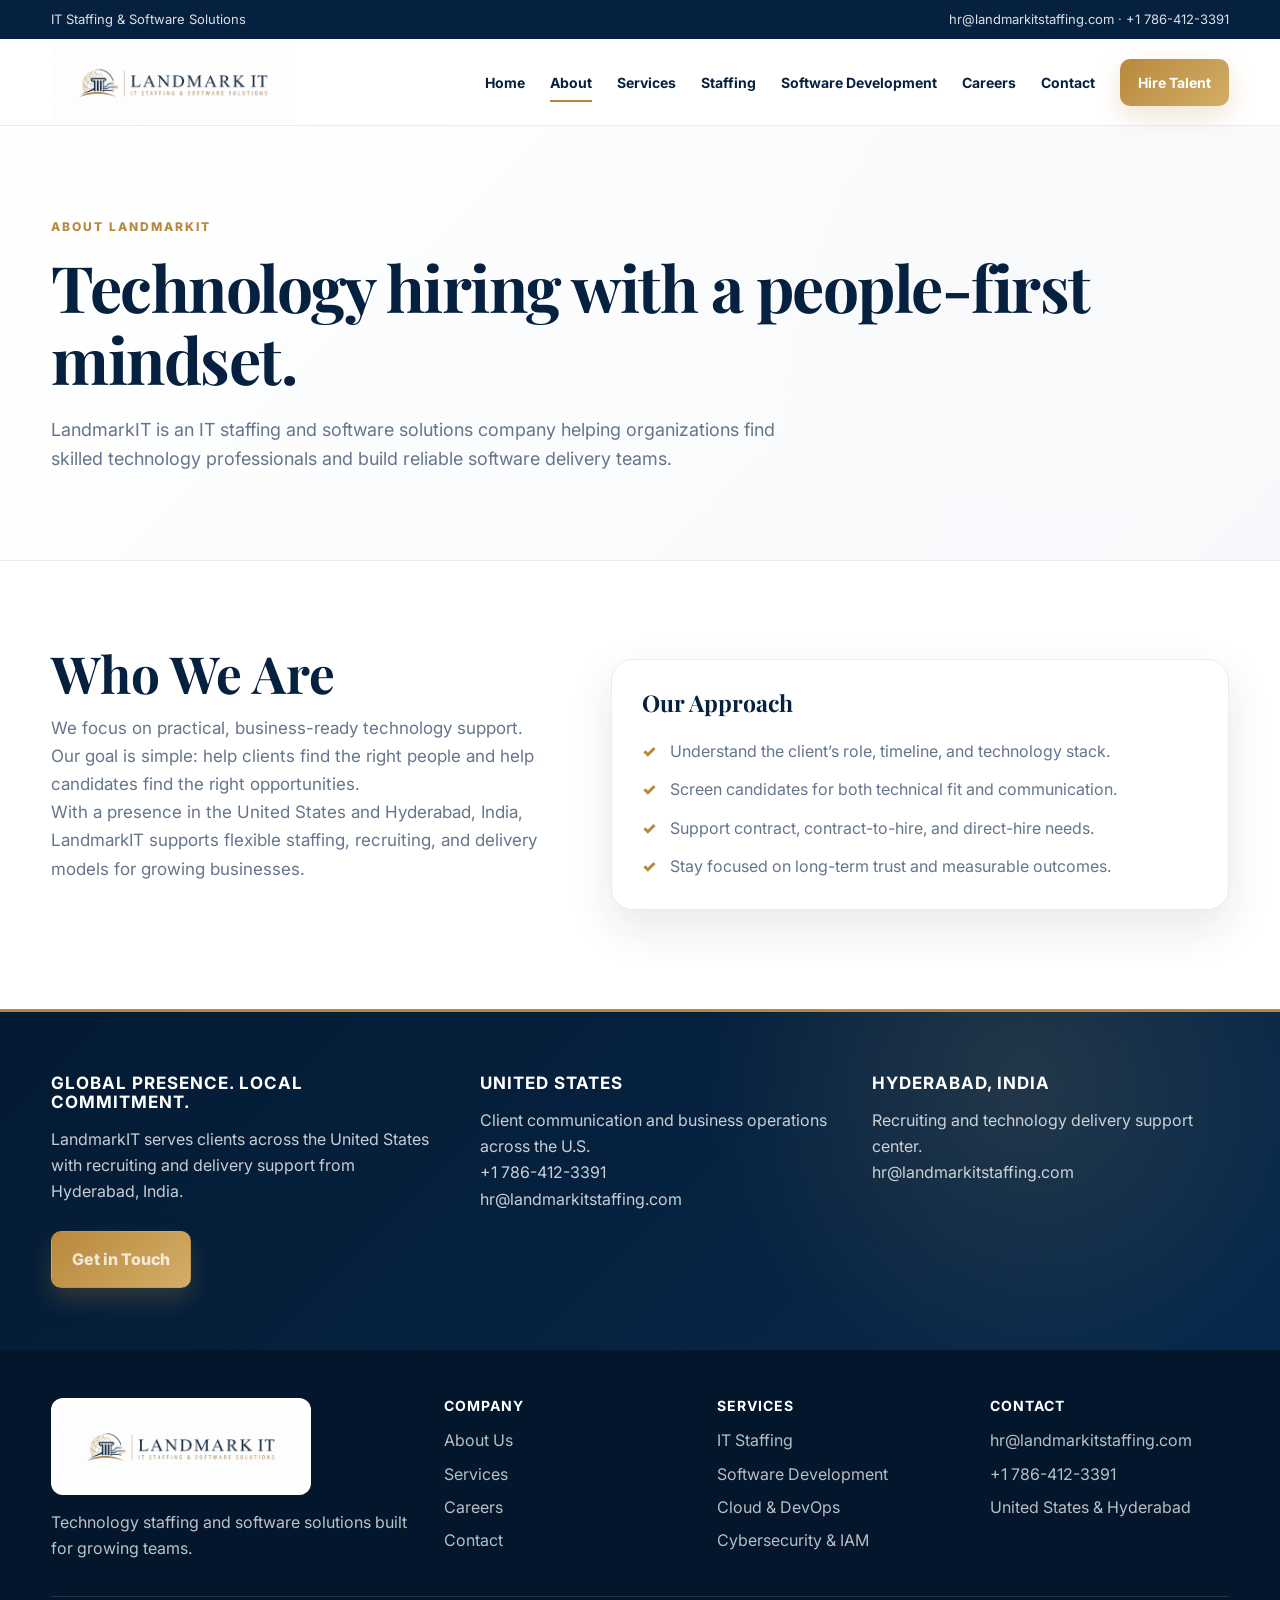
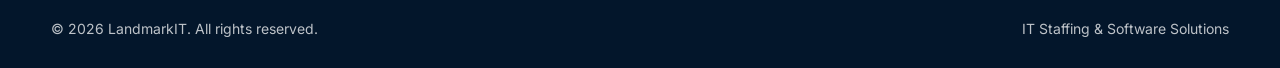
==== about.html @ 5d5d70b8 "Initial LandmarkIT website" ====
<!DOCTYPE html>
<html lang="en">
<head>
  <meta charset="UTF-8">
  <meta name="viewport" content="width=device-width, initial-scale=1.0">
  <title>About LandmarkIT | IT Staffing & Software Solutions</title>
  <meta name="description" content="Learn about LandmarkIT and our IT staffing and software solutions approach.">
  <link rel="preconnect" href="https://fonts.googleapis.com">
  <link rel="preconnect" href="https://fonts.gstatic.com" crossorigin>
  <link href="https://fonts.googleapis.com/css2?family=Inter:wght@400;500;600;700;800;900&family=Playfair+Display:wght@600;700;800&display=swap" rel="stylesheet">
  <link rel="stylesheet" href="assets/css/styles.css">
</head>
<body>

<div class="topbar">
  <div class="container">
    <span>IT Staffing & Software Solutions</span>
    <span><a href="mailto:hr@landmarkitstaffing.com">hr@landmarkitstaffing.com</a> · <a href="tel:+17864123391">+1 786-412-3391</a></span>
  </div>
</div>
<header class="header">
  <div class="container nav">
    <a href="index.html" class="logo" aria-label="LandmarkIT home">
      <img src="assets/img/landmarkit-logo.png" alt="LandmarkIT logo">
    </a>
    <button class="menu-toggle" aria-label="Open menu" aria-expanded="false">☰</button>
    <nav class="nav-links">
      <a href="index.html" class="">Home</a>
      <a href="about.html" class="active">About</a>
      <a href="services.html" class="">Services</a>
      <a href="staffing.html" class="">Staffing</a>
      <a href="software-development.html" class="">Software Development</a>
      <a href="careers.html" class="">Careers</a>
      <a href="contact.html" class="">Contact</a>
      <a href="contact.html" class="nav-cta">Hire Talent</a>
    </nav>
  </div>
</header>


<main>
  <section class="page-hero">
    <div class="container">
      <span class="eyebrow">About LandmarkIT</span>
      <h1>Technology hiring with a people-first mindset.</h1>
      <p>LandmarkIT is an IT staffing and software solutions company helping organizations find skilled technology professionals and build reliable software delivery teams.</p>
    </div>
  </section>
  <section class="section">
    <div class="container split">
      <div class="section-head left">
        <h2>Who We Are</h2>
        <p>We focus on practical, business-ready technology support. Our goal is simple: help clients find the right people and help candidates find the right opportunities.</p>
        <p>With a presence in the United States and Hyderabad, India, LandmarkIT supports flexible staffing, recruiting, and delivery models for growing businesses.</p>
      </div>
      <div class="card">
        <h3>Our Approach</h3>
        <ul class="list">
          <li>Understand the client’s role, timeline, and technology stack.</li>
          <li>Screen candidates for both technical fit and communication.</li>
          <li>Support contract, contract-to-hire, and direct-hire needs.</li>
          <li>Stay focused on long-term trust and measurable outcomes.</li>
        </ul>
      </div>
    </div>
  </section>
</main>


<section class="location-band">
  <div class="container location-grid">
    <div>
      <h3>Global Presence. Local Commitment.</h3>
      <p>LandmarkIT serves clients across the United States with recruiting and delivery support from Hyderabad, India.</p>
      <br>
      <a class="btn btn-gold" href="contact.html">Get in Touch</a>
    </div>
    <div>
      <h3>United States</h3>
      <p>Client communication and business operations across the U.S.</p>
      <p><a href="tel:+17864123391">+1 786-412-3391</a></p>
      <p><a href="mailto:hr@landmarkitstaffing.com">hr@landmarkitstaffing.com</a></p>
    </div>
    <div>
      <h3>Hyderabad, India</h3>
      <p>Recruiting and technology delivery support center.</p>
      <p><a href="mailto:hr@landmarkitstaffing.com">hr@landmarkitstaffing.com</a></p>
    </div>
  </div>
</section>

<footer class="footer">
  <div class="container footer-grid">
    <div class="footer-logo">
      <img src="assets/img/landmarkit-logo.png" alt="LandmarkIT logo">
      <p>Technology staffing and software solutions built for growing teams.</p>
    </div>
    <div>
      <h4>Company</h4>
      <a href="about.html">About Us</a>
      <a href="services.html">Services</a>
      <a href="careers.html">Careers</a>
      <a href="contact.html">Contact</a>
    </div>
    <div>
      <h4>Services</h4>
      <a href="staffing.html">IT Staffing</a>
      <a href="software-development.html">Software Development</a>
      <a href="services.html">Cloud & DevOps</a>
      <a href="services.html">Cybersecurity & IAM</a>
    </div>
    <div>
      <h4>Contact</h4>
      <a href="mailto:hr@landmarkitstaffing.com">hr@landmarkitstaffing.com</a>
      <a href="tel:+17864123391">+1 786-412-3391</a>
      <a href="contact.html">United States & Hyderabad</a>
    </div>
  </div>
  <div class="container footer-bottom">
    <p>© 2026 LandmarkIT. All rights reserved.</p>
    <p>IT Staffing & Software Solutions</p>
  </div>
</footer>
<script src="assets/js/main.js"></script>

</body>
</html>
---- assets/css/styles.css ----
:root {
  --navy: #06213f;
  --navy-2: #0a315a;
  --navy-3: #123f6d;
  --gold: #b8893d;
  --gold-2: #d3ad67;
  --ink: #10233f;
  --muted: #65758b;
  --line: #e8edf4;
  --soft: #f6f8fb;
  --white: #ffffff;
  --shadow: 0 18px 45px rgba(6, 33, 63, 0.10);
  --radius: 22px;
}

* {
  box-sizing: border-box;
  margin: 0;
  padding: 0;
}

html {
  scroll-behavior: smooth;
}

body {
  font-family: "Inter", Arial, sans-serif;
  color: var(--ink);
  background: var(--white);
  line-height: 1.65;
}

img {
  max-width: 100%;
  display: block;
}

a {
  color: inherit;
  text-decoration: none;
}

.container {
  width: min(1180px, 92%);
  margin: 0 auto;
}

.topbar {
  background: var(--navy);
  color: rgba(255, 255, 255, 0.86);
  font-size: 13px;
  padding: 9px 0;
}

.topbar .container {
  display: flex;
  justify-content: space-between;
  gap: 16px;
  flex-wrap: wrap;
}

.header {
  position: sticky;
  top: 0;
  z-index: 1000;
  background: rgba(255, 255, 255, 0.96);
  backdrop-filter: blur(14px);
  border-bottom: 1px solid var(--line);
}

.nav {
  min-height: 86px;
  display: flex;
  align-items: center;
  justify-content: space-between;
  gap: 26px;
}

.logo {
  display: flex;
  align-items: center;
  gap: 12px;
}

.logo img {
  width: 245px;
  height: auto;
}

.nav-links {
  display: flex;
  align-items: center;
  gap: 25px;
  font-size: 14px;
  font-weight: 700;
  color: var(--navy);
}

.nav-links a {
  position: relative;
  padding: 30px 0;
}

.nav-links a.active::after,
.nav-links a:hover::after {
  content: "";
  position: absolute;
  left: 0;
  right: 0;
  bottom: 22px;
  height: 2px;
  background: var(--gold);
}

.nav-cta {
  padding: 12px 18px !important;
  border-radius: 10px;
  background: linear-gradient(135deg, var(--gold), var(--gold-2));
  color: #fff !important;
  box-shadow: 0 10px 24px rgba(184, 137, 61, 0.22);
}

.nav-cta::after {
  display: none !important;
}

.menu-toggle {
  display: none;
  border: 1px solid var(--line);
  background: #fff;
  color: var(--navy);
  padding: 10px 12px;
  border-radius: 10px;
  font-size: 22px;
}

.hero {
  position: relative;
  overflow: hidden;
  background:
    linear-gradient(90deg, rgba(255,255,255,0.98) 0%, rgba(255,255,255,0.9) 45%, rgba(255,255,255,0.56) 100%),
    radial-gradient(circle at 84% 25%, rgba(184,137,61,0.18), transparent 28%),
    linear-gradient(135deg, #f8fafc, #edf3f9);
  border-bottom: 1px solid var(--line);
}

.hero::after {
  content: "";
  position: absolute;
  inset: 0;
  background-image:
    linear-gradient(rgba(6,33,63,0.05) 1px, transparent 1px),
    linear-gradient(90deg, rgba(6,33,63,0.05) 1px, transparent 1px);
  background-size: 58px 58px;
  mask-image: linear-gradient(90deg, transparent 0%, black 52%, black 100%);
  pointer-events: none;
}

.hero-grid {
  position: relative;
  z-index: 2;
  min-height: 600px;
  display: grid;
  grid-template-columns: 1fr 1fr;
  gap: 48px;
  align-items: center;
}

.eyebrow {
  display: inline-block;
  color: var(--gold);
  font-weight: 800;
  letter-spacing: 2px;
  text-transform: uppercase;
  font-size: 12px;
  margin-bottom: 14px;
}

h1, h2, h3, h4 {
  font-family: "Playfair Display", Georgia, serif;
  color: var(--navy);
  line-height: 1.12;
}

h1 {
  font-size: clamp(45px, 6vw, 76px);
  letter-spacing: -1.5px;
  margin-bottom: 20px;
}

.hero p {
  max-width: 620px;
  color: var(--muted);
  font-size: 18px;
  margin-bottom: 30px;
}

.hero-actions {
  display: flex;
  gap: 14px;
  flex-wrap: wrap;
}

.btn {
  display: inline-flex;
  align-items: center;
  justify-content: center;
  gap: 9px;
  border-radius: 10px;
  padding: 14px 20px;
  font-weight: 800;
  transition: transform 0.2s ease, box-shadow 0.2s ease;
  border: 1px solid transparent;
}

.btn:hover {
  transform: translateY(-2px);
}

.btn-gold {
  color: white;
  background: linear-gradient(135deg, var(--gold), var(--gold-2));
  box-shadow: 0 12px 24px rgba(184, 137, 61, 0.24);
}

.btn-outline {
  color: var(--navy);
  background: #fff;
  border-color: var(--navy);
}

.hero-visual {
  position: relative;
  min-height: 420px;
  border-radius: 30px;
  overflow: hidden;
  background:
    linear-gradient(135deg, rgba(6,33,63,0.88), rgba(6,33,63,0.56)),
    url("https://images.unsplash.com/photo-1497366754035-f200968a6e72?auto=format&fit=crop&w=1200&q=80") center/cover;
  box-shadow: var(--shadow);
}

.hero-visual::before {
  content: "";
  position: absolute;
  inset: 0;
  background-image:
    radial-gradient(circle at 20% 30%, rgba(211,173,103,0.72) 0 4px, transparent 5px),
    radial-gradient(circle at 52% 42%, rgba(255,255,255,0.6) 0 3px, transparent 4px),
    radial-gradient(circle at 72% 64%, rgba(211,173,103,0.72) 0 4px, transparent 5px),
    linear-gradient(60deg, transparent 0 28%, rgba(255,255,255,0.35) 29%, transparent 30%),
    linear-gradient(130deg, transparent 0 45%, rgba(211,173,103,0.34) 46%, transparent 47%);
  opacity: 0.85;
}

.hero-card {
  position: absolute;
  left: 28px;
  right: 28px;
  bottom: 28px;
  background: rgba(255,255,255,0.94);
  border: 1px solid rgba(255,255,255,0.7);
  border-radius: 18px;
  padding: 22px;
  box-shadow: 0 16px 40px rgba(0,0,0,0.18);
}

.hero-card strong {
  color: var(--navy);
  font-size: 20px;
}

.hero-card span {
  display: block;
  color: var(--muted);
  margin-top: 5px;
}

.section {
  padding: 84px 0;
}

.section-soft {
  background: var(--soft);
}

.section-head {
  max-width: 760px;
  margin: 0 auto 42px;
  text-align: center;
}

.section-head.left {
  margin-left: 0;
  text-align: left;
}

.section-head h2 {
  font-size: clamp(34px, 4vw, 52px);
  margin-bottom: 12px;
}

.section-head p {
  color: var(--muted);
  font-size: 17px;
}

.gold-line {
  width: 62px;
  height: 3px;
  background: var(--gold);
  margin: 16px auto 0;
}

.section-head.left .gold-line {
  margin-left: 0;
}

.cards {
  display: grid;
  grid-template-columns: repeat(3, 1fr);
  gap: 22px;
}

.service-cards {
  grid-template-columns: repeat(5, 1fr);
}

.card {
  background: #fff;
  border: 1px solid var(--line);
  border-radius: var(--radius);
  padding: 30px;
  box-shadow: var(--shadow);
  transition: transform 0.2s ease, border-color 0.2s ease;
}

.card:hover {
  transform: translateY(-6px);
  border-color: rgba(184, 137, 61, 0.45);
}

.icon {
  width: 58px;
  height: 58px;
  border: 1px solid rgba(184, 137, 61, 0.35);
  border-radius: 50%;
  display: grid;
  place-items: center;
  color: var(--navy);
  background: #fffaf2;
  margin-bottom: 18px;
  font-size: 26px;
}

.card h3 {
  font-size: 23px;
  margin-bottom: 10px;
}

.card p {
  color: var(--muted);
  font-size: 15px;
}

.learn {
  display: inline-block;
  color: var(--navy);
  font-weight: 800;
  margin-top: 16px;
}

.learn span {
  color: var(--gold);
}

.split {
  display: grid;
  grid-template-columns: 0.9fr 1.1fr;
  gap: 54px;
  align-items: center;
}

.feature-grid {
  display: grid;
  grid-template-columns: 1fr 1fr;
  gap: 22px;
  border-left: 1px solid rgba(184, 137, 61, 0.45);
  padding-left: 42px;
}

.feature {
  display: grid;
  grid-template-columns: 58px 1fr;
  gap: 16px;
  align-items: start;
}

.feature h3 {
  font-size: 20px;
  margin-bottom: 6px;
}

.feature p {
  color: var(--muted);
  font-size: 15px;
}

.chips {
  display: flex;
  flex-wrap: wrap;
  justify-content: center;
  gap: 12px;
  margin-top: 26px;
}

.chip {
  display: inline-flex;
  align-items: center;
  gap: 8px;
  border: 1px solid rgba(184, 137, 61, 0.45);
  border-radius: 999px;
  padding: 10px 15px;
  background: #fff;
  color: var(--navy);
  font-weight: 700;
  font-size: 14px;
}

.location-band {
  background:
    radial-gradient(circle at 80% 20%, rgba(211,173,103,0.14), transparent 30%),
    linear-gradient(135deg, #041a32, #07294d);
  color: rgba(255,255,255,0.88);
  padding: 62px 0;
  border-top: 3px solid var(--gold);
}

.location-grid {
  display: grid;
  grid-template-columns: 1.1fr 1fr 1fr;
  gap: 36px;
}

.location-grid h3 {
  font-family: "Inter", Arial, sans-serif;
  color: white;
  font-size: 17px;
  letter-spacing: 1px;
  text-transform: uppercase;
  margin-bottom: 14px;
}

.location-grid p,
.location-grid a {
  color: rgba(255,255,255,0.78);
}

.footer {
  background: #03162b;
  color: rgba(255,255,255,0.74);
  padding: 48px 0 28px;
}

.footer-grid {
  display: grid;
  grid-template-columns: 1.5fr repeat(3, 1fr);
  gap: 34px;
}

.footer-logo img {
  width: 260px;
  background: #fff;
  border-radius: 12px;
  padding: 8px;
  margin-bottom: 14px;
}

.footer h4 {
  font-family: "Inter", Arial, sans-serif;
  color: white;
  font-size: 14px;
  text-transform: uppercase;
  letter-spacing: 1px;
  margin-bottom: 14px;
}

.footer a {
  display: block;
  margin: 7px 0;
  color: rgba(255,255,255,0.72);
}

.footer-bottom {
  border-top: 1px solid rgba(255,255,255,0.12);
  margin-top: 34px;
  padding-top: 20px;
  display: flex;
  justify-content: space-between;
  gap: 16px;
  flex-wrap: wrap;
  font-size: 14px;
}

.page-hero {
  background:
    linear-gradient(135deg, rgba(255,255,255,0.96), rgba(246,248,251,0.9)),
    radial-gradient(circle at 80% 20%, rgba(184,137,61,0.18), transparent 30%);
  border-bottom: 1px solid var(--line);
  padding: 86px 0;
}

.page-hero h1 {
  font-size: clamp(42px, 5vw, 68px);
}

.page-hero p {
  color: var(--muted);
  max-width: 740px;
  font-size: 18px;
}

.two-col {
  columns: 2;
  column-gap: 40px;
  color: var(--muted);
}

.list {
  display: grid;
  gap: 12px;
  margin-top: 22px;
}

.list li {
  list-style: none;
  padding-left: 28px;
  position: relative;
  color: var(--muted);
}

.list li::before {
  content: "✓";
  position: absolute;
  left: 0;
  color: var(--gold);
  font-weight: 900;
}

.process {
  counter-reset: step;
  display: grid;
  grid-template-columns: repeat(4, 1fr);
  gap: 18px;
}

.process .card {
  position: relative;
}

.process .card::before {
  counter-increment: step;
  content: "0" counter(step);
  display: inline-block;
  color: var(--gold);
  font-weight: 900;
  letter-spacing: 1px;
  margin-bottom: 14px;
}

.contact-panels {
  display: grid;
  grid-template-columns: 1fr 1fr;
  gap: 22px;
}

.contact-panel {
  padding: 34px;
  border-radius: var(--radius);
  border: 1px solid var(--line);
  background: white;
  box-shadow: var(--shadow);
}

.contact-panel h3 {
  margin-bottom: 12px;
  font-size: 26px;
}

.contact-panel p {
  color: var(--muted);
}

@media (max-width: 1100px) {
  .service-cards {
    grid-template-columns: repeat(2, 1fr);
  }

  .cards,
  .process {
    grid-template-columns: repeat(2, 1fr);
  }

  .hero-grid,
  .split,
  .location-grid,
  .footer-grid {
    grid-template-columns: 1fr;
  }

  .feature-grid {
    border-left: none;
    padding-left: 0;
  }
}

@media (max-width: 860px) {
  .menu-toggle {
    display: block;
  }

  .nav {
    min-height: 74px;
  }

  .logo img {
    width: 210px;
  }

  .nav-links {
    position: absolute;
    top: 74px;
    left: 0;
    right: 0;
    background: #fff;
    border-bottom: 1px solid var(--line);
    display: none;
    flex-direction: column;
    align-items: stretch;
    gap: 0;
    padding: 10px 5%;
  }

  .nav-links.open {
    display: flex;
  }

  .nav-links a {
    padding: 12px 0;
  }

  .nav-links a.active::after,
  .nav-links a:hover::after {
    display: none;
  }

  .hero-grid {
    min-height: auto;
    padding: 72px 0;
  }

  .hero-visual {
    min-height: 320px;
  }

  .feature-grid,
  .contact-panels {
    grid-template-columns: 1fr;
  }

  .two-col {
    columns: 1;
  }
}

@media (max-width: 620px) {
  .topbar .container {
    justify-content: center;
    text-align: center;
  }

  .cards,
  .service-cards,
  .process {
    grid-template-columns: 1fr;
  }

  h1 {
    font-size: 42px;
  }

  .hero-actions {
    flex-direction: column;
  }

  .btn {
    width: 100%;
  }

  .footer-bottom {
    text-align: center;
    justify-content: center;
  }
}
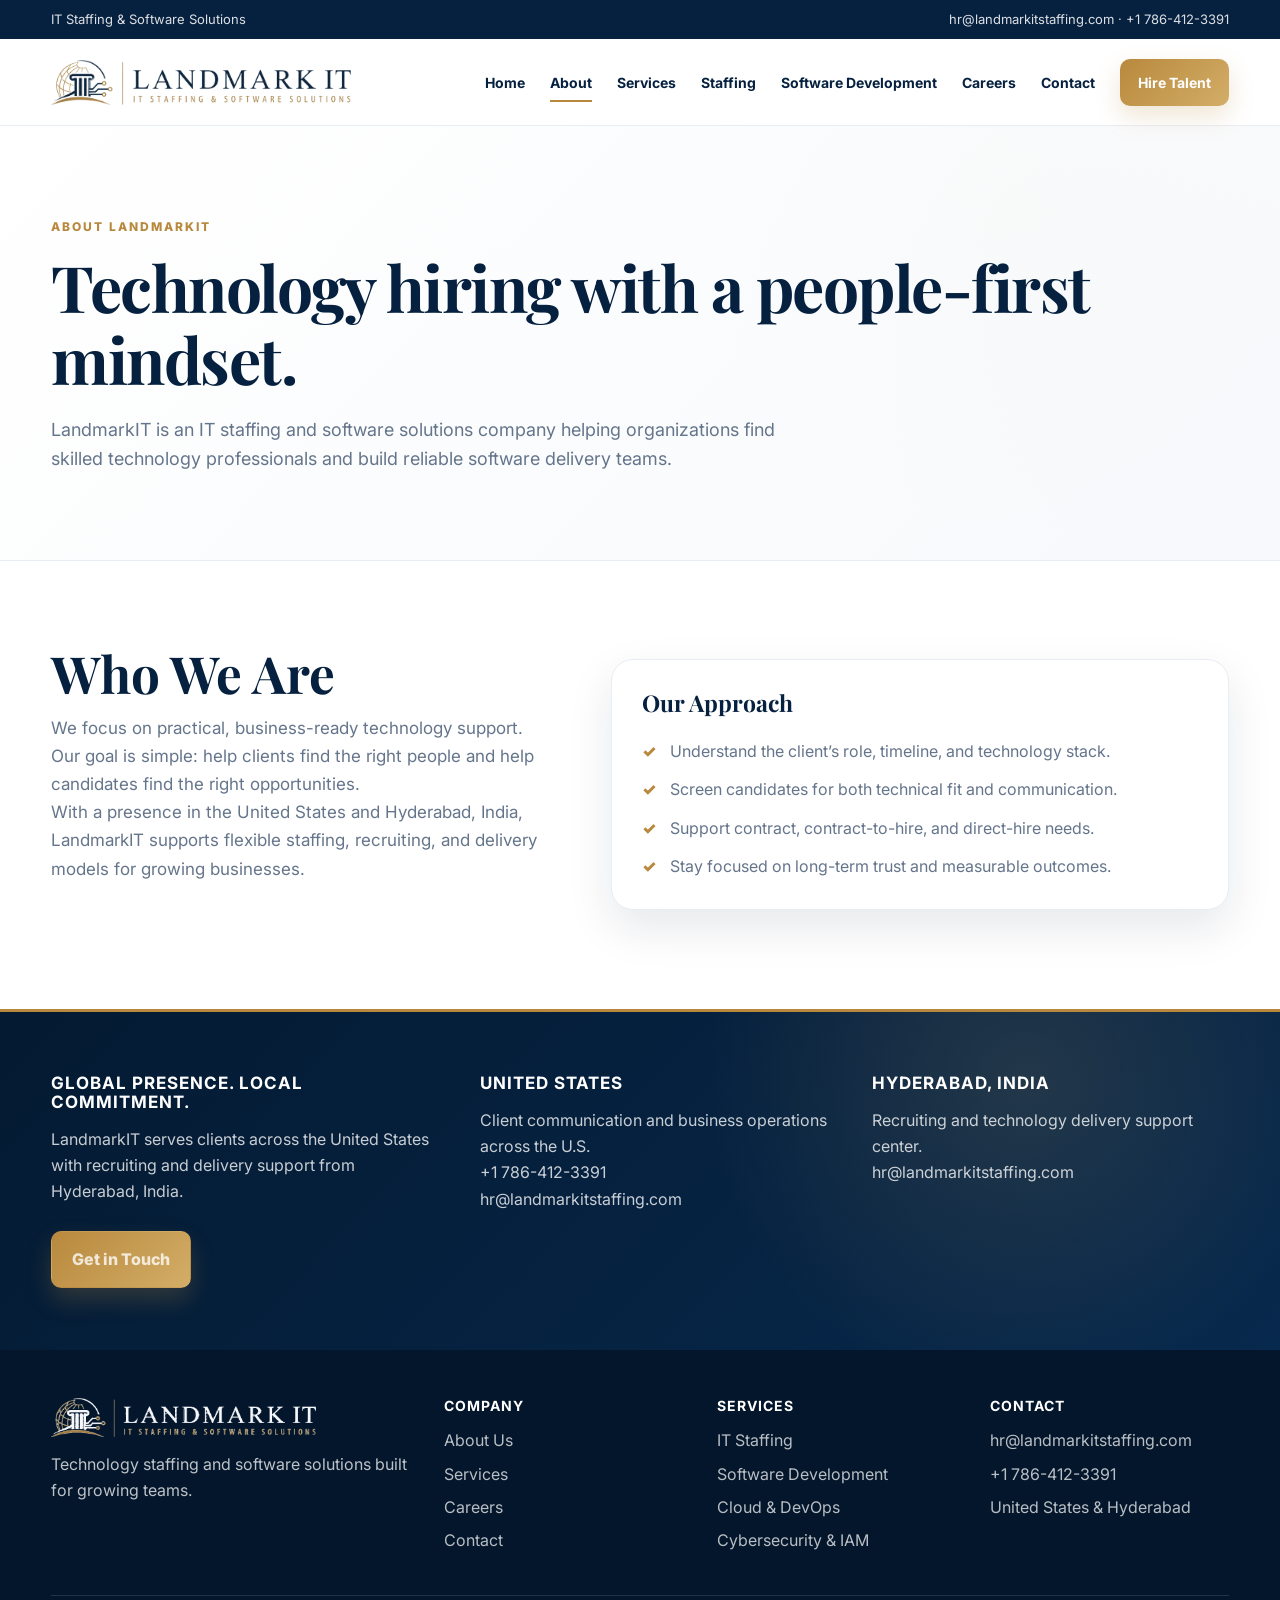
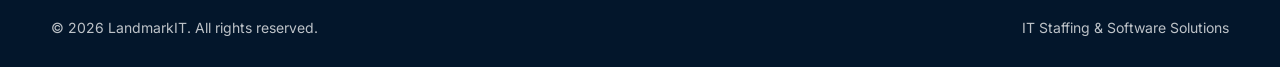
==== commit abef1315: "adding new files" ====
--- a/about.html
+++ b/about.html
@@ -21,7 +21,7 @@
 <header class="header">
   <div class="container nav">
     <a href="index.html" class="logo" aria-label="LandmarkIT home">
-      <img src="assets/img/landmarkit-logo.png" alt="LandmarkIT logo">
+      <img src="assets/img/landmarkit-logo-lightbg.png" alt="LandmarkIT logo">
     </a>
     <button class="menu-toggle" aria-label="Open menu" aria-expanded="false">☰</button>
     <nav class="nav-links">
@@ -92,7 +92,7 @@
 <footer class="footer">
   <div class="container footer-grid">
     <div class="footer-logo">
-      <img src="assets/img/landmarkit-logo.png" alt="LandmarkIT logo">
+      <img src="assets/img/landmarkit-logo-footer.png" alt="LandmarkIT logo">
       <p>Technology staffing and software solutions built for growing teams.</p>
     </div>
     <div>
--- a/assets/css/styles.css
+++ b/assets/css/styles.css
@@ -84,8 +84,9 @@
 }
 
 .logo img {
-  width: 245px;
+  width: 300px;
   height: auto;
+  display: block;
 }
 
 .nav-links {
@@ -470,10 +471,10 @@
 }
 
 .footer-logo img {
-  width: 260px;
-  background: #fff;
-  border-radius: 12px;
-  padding: 8px;
+  width: 265px;
+  background: transparent;
+  border-radius: 0;
+  padding: 0;
   margin-bottom: 14px;
 }
 
@@ -625,7 +626,7 @@
   }
 
   .logo img {
-    width: 210px;
+    width: 255px;
   }
 
   .nav-links {
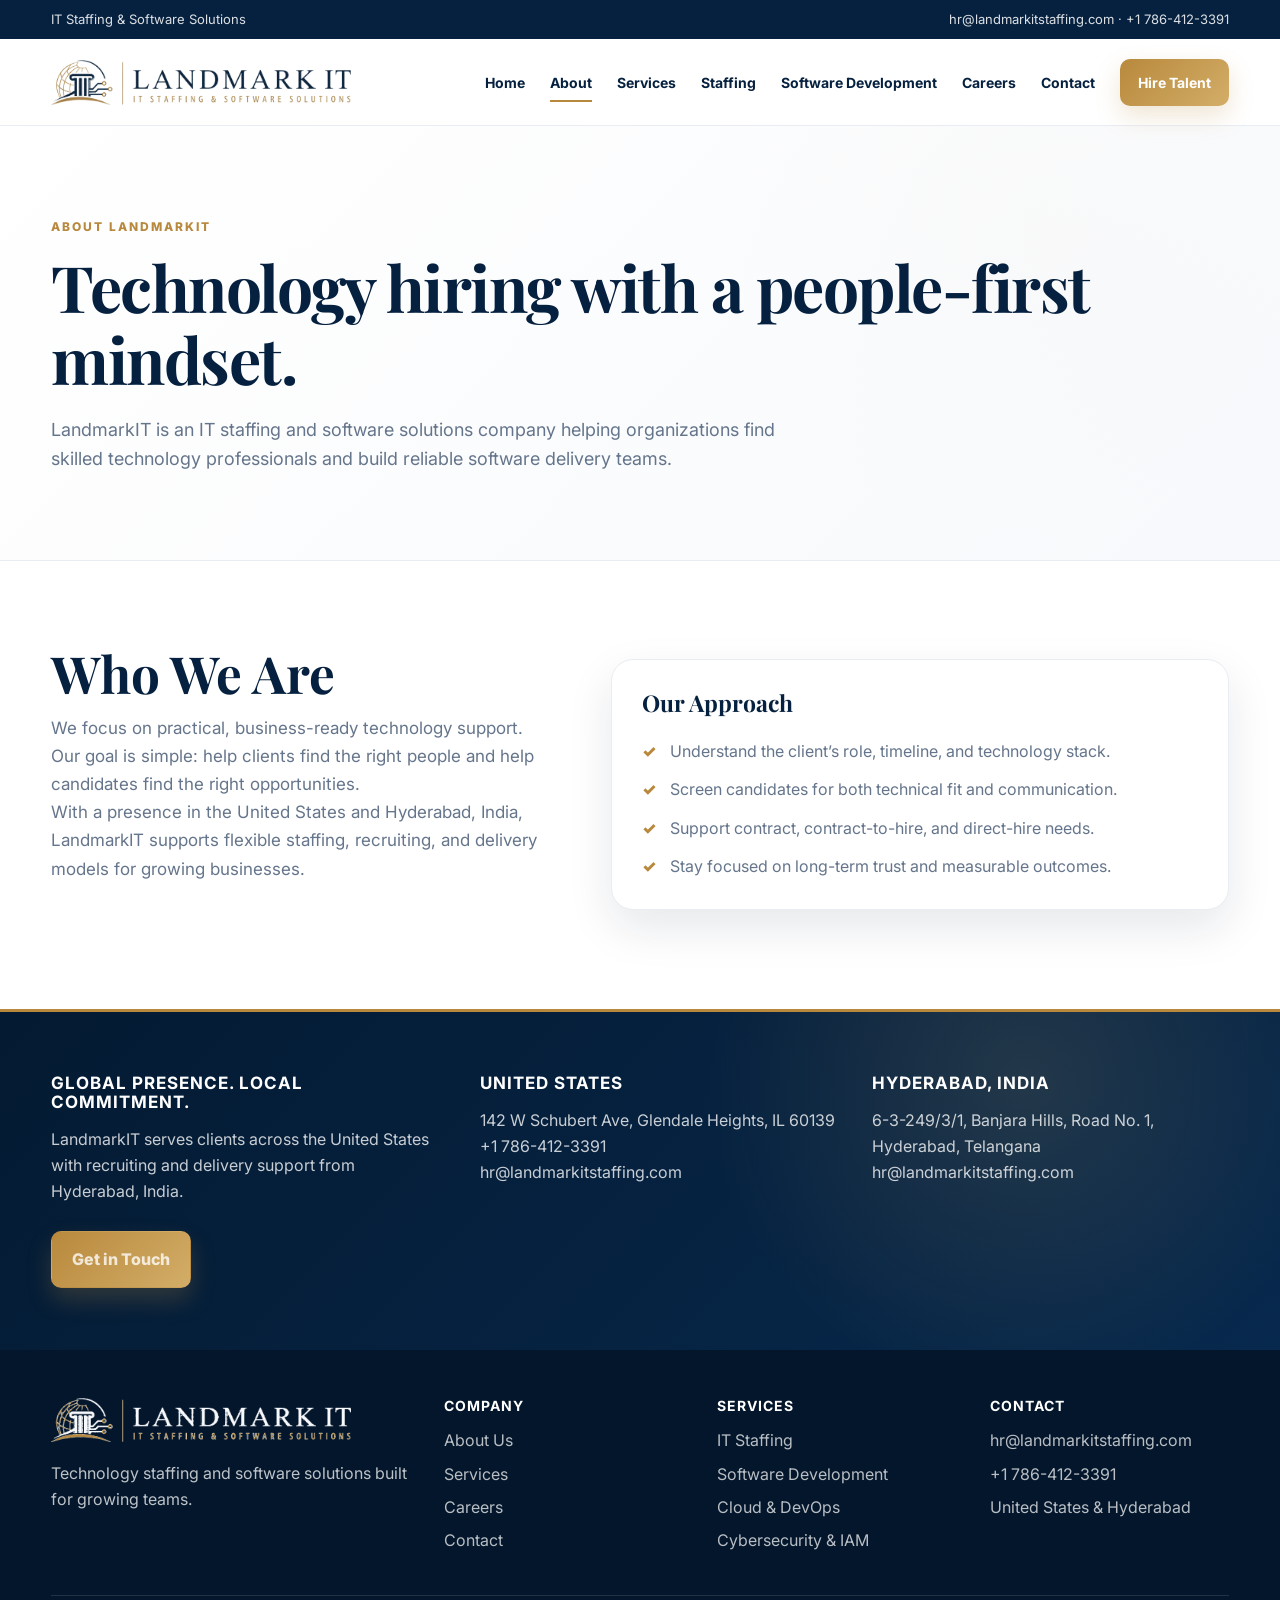
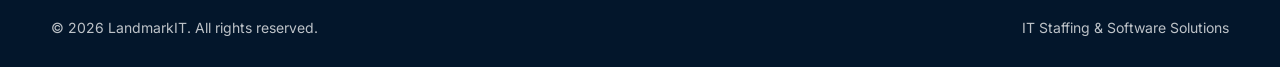
==== commit 271c933b: "adding more files" ====
--- a/about.html
+++ b/about.html
@@ -9,6 +9,11 @@
   <link rel="preconnect" href="https://fonts.gstatic.com" crossorigin>
   <link href="https://fonts.googleapis.com/css2?family=Inter:wght@400;500;600;700;800;900&family=Playfair+Display:wght@600;700;800&display=swap" rel="stylesheet">
   <link rel="stylesheet" href="assets/css/styles.css">
+
+  <link rel="icon" href="favicon.ico" sizes="any">
+  <link rel="icon" type="image/png" sizes="32x32" href="favicon-32x32.png">
+  <link rel="icon" type="image/png" sizes="16x16" href="favicon-16x16.png">
+  <link rel="apple-touch-icon" sizes="180x180" href="apple-touch-icon.png">
 </head>
 <body>
 
@@ -77,13 +82,13 @@
     </div>
     <div>
       <h3>United States</h3>
-      <p>Client communication and business operations across the U.S.</p>
+      <p>142 W Schubert Ave, Glendale Heights, IL 60139</p>
       <p><a href="tel:+17864123391">+1 786-412-3391</a></p>
       <p><a href="mailto:hr@landmarkitstaffing.com">hr@landmarkitstaffing.com</a></p>
     </div>
     <div>
       <h3>Hyderabad, India</h3>
-      <p>Recruiting and technology delivery support center.</p>
+      <p>6-3-249/3/1, Banjara Hills, Road No. 1, Hyderabad, Telangana</p>
       <p><a href="mailto:hr@landmarkitstaffing.com">hr@landmarkitstaffing.com</a></p>
     </div>
   </div>
@@ -92,7 +97,7 @@
 <footer class="footer">
   <div class="container footer-grid">
     <div class="footer-logo">
-      <img src="assets/img/landmarkit-logo-footer.png" alt="LandmarkIT logo">
+      <img src="assets/img/landmarkit-logo-footer-v3.png" alt="LandmarkIT logo">
       <p>Technology staffing and software solutions built for growing teams.</p>
     </div>
     <div>
--- a/assets/css/styles.css
+++ b/assets/css/styles.css
@@ -442,6 +442,7 @@
   display: grid;
   grid-template-columns: 1.1fr 1fr 1fr;
   gap: 36px;
+  align-items: start;
 }
 
 .location-grid h3 {
@@ -471,11 +472,18 @@
 }
 
 .footer-logo img {
-  width: 265px;
+  width: 300px;
+  max-width: 100%;
   background: transparent;
   border-radius: 0;
   padding: 0;
-  margin-bottom: 14px;
+  margin-bottom: 18px;
+}
+
+.footer-logo {
+  display: flex;
+  flex-direction: column;
+  align-items: flex-start;
 }
 
 .footer h4 {
